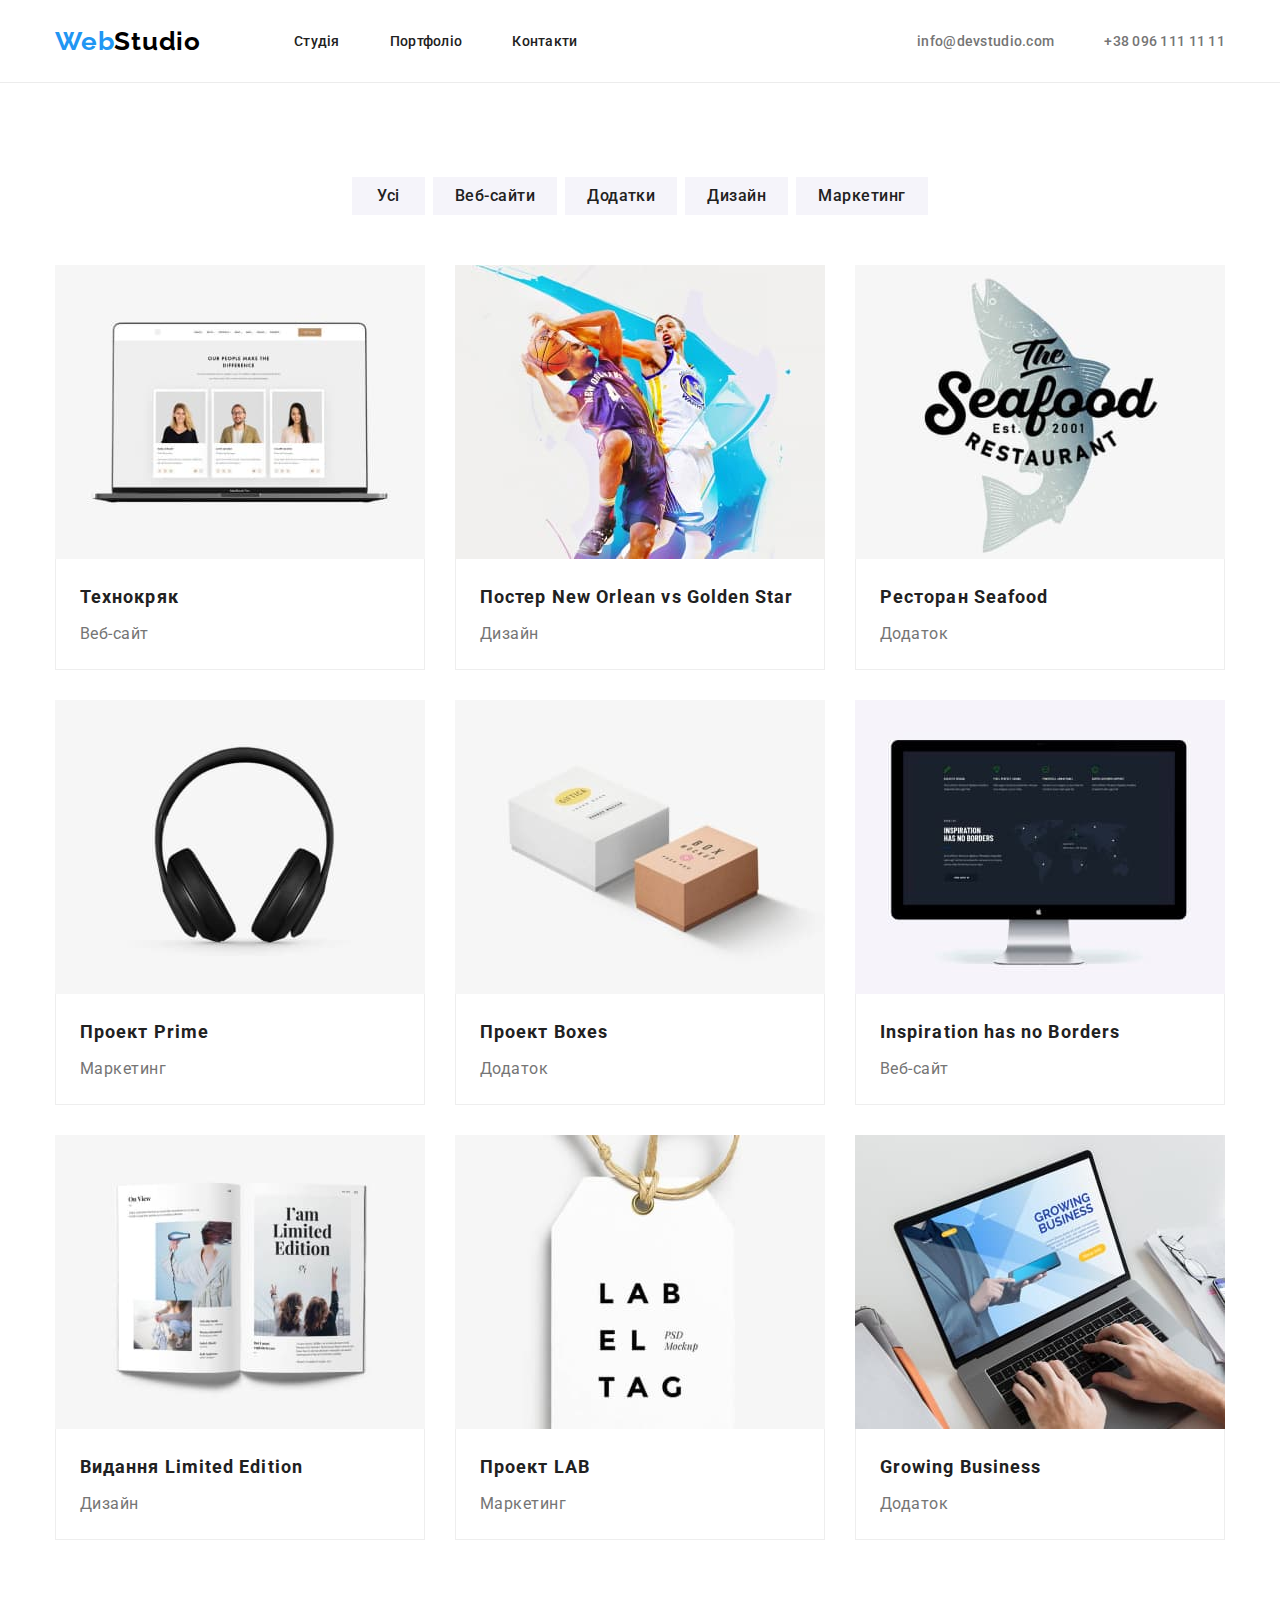
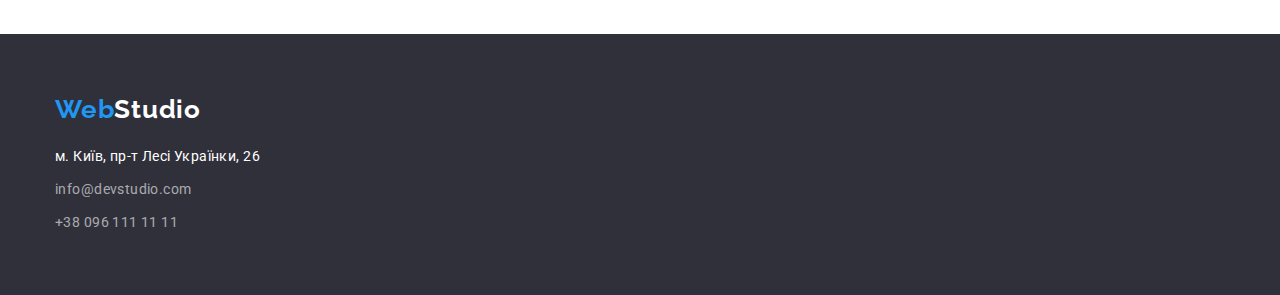
==== portfolio.html @ ecf81061 "Перевірка" ====
<!DOCTYPE html>
<html lang="uk">
<head>
    <meta charset="UTF-8">
    <meta http-equiv="X-UA-Compatible" content="IE=edge">
    <meta name="viewport" content="width=device-width, initial-scale=1.0">
    <title>WebStudio</title>
    <link rel="preconnect" href="https://fonts.googleapis.com">
<link rel="preconnect" href="https://fonts.gstatic.com" crossorigin>
<link href="https://fonts.googleapis.com/css2?family=Raleway:wght@700&family=Roboto:wght@400;500;700;900&display=swap" rel="stylesheet">
<link rel="stylesheet" href="https://cdnjs.cloudflare.com/ajax/libs/modern-normalize/1.1.0/modern-normalize.min.css">
     <link rel="stylesheet" href="./css/style.css" />

</head>
<body class="portf-body">
  <header class="header ">
    
    <div class="header-div container">
    <nav class="header-nav ">
       <a class="second-logo-color link" href="./index.html"><span class="logo-color">Web</span>Studio</a>
       <ul class="header-list"> 
            
            <li class="header-item">
                <a class="header-link link list focus-header" href="./index.html">Студія</a>
            </li>
            <li class="header-item">
                <a class="header-link link list focus-header" href="./portfolio.html">Портфоліо</a>
            </li>
            <li class="header-item">
                <a class="header-link link list focus-header" href="-">Контакти</a>
            </li>
        </ul>
    </nav>
        <ul class="header-contact">
        <li class="contact-item"><a class="contact-link link list contact-clr-change" href="mailto:info@devstudio.com">info@devstudio.com</a></li>
        <li class="contact-item"><a class="contact-link link list contact-clr-change" href="tel:+380961111111">+38 096 111 11 11</a></li>
        </ul>
    </div>
    </header>
<main class="prtf-main-1">
<section class="filter">
<div class="container">
        <h1 class="visually-hidden">portfolio</h1>
        <ul class=" prtf-list">
    <li class="list prtf-btm"><button type="button" class="portfolio-btm1 btm-hover btm-focus">Усі</button></li>
    <li class="list prtf-btm"><button type="button" class="portfolio-btm btm-hover btm-focus">Веб-сайти</button></li>
    <li class="list prtf-btm"><button type="button" class="portfolio-btm btm-hover btm-focus">Додатки</button></li>
    <li class="list prtf-btm"><button type="button" class="portfolio-btm btm-hover btm-focus">Дизайн</button></li>
    <li class="list prtf-btm"><button type="button" class="portfolio-btm btm-hover btm-focus">Маркетинг</button></li>
    </ul>



<ul class="prtf-grid">
    <li class="list  prtf-li">
 <img src="./portfolio-photos-small/imgportf-photo1.jpg" alt="Технокряк" >
 <div class="prtf-card">
    <h2 class="portfolio-title">Технокряк</h2> 
 <p class="portfolio-text">Веб-сайт</p>

</div>
    </li>
    <li class="list prtf-li">
 <img  src="./portfolio-photos-small/imgportf-photo2.jpg" alt="Постер">
  <div class="prtf-card">
    <h2 class="portfolio-title">Постер  <span lang="en">New Orlean vs Golden Star</span></h2>
  <p class="portfolio-text">Дизайн</p>
   
</div>
    </li>
    <li class="list prtf-li">
 <img  src="./portfolio-photos-small/imgportf-photo3.jpg" alt="Ресторан">
  <div class="prtf-card">
    <h2 class="portfolio-title">Ресторан  <span lang="en">Seafood</span></h2>
  <p class="portfolio-text">Додаток</p>
   
</div>
    </li>
    <li class="list prtf-li">
 <img  src="./portfolio-photos-small/imgportf-photo4.jpg" alt="Прайм">
  <div class="prtf-card">
    <h2 class="portfolio-title">Проект <span lang="en">Prime</span></h2>
  <p class="portfolio-text">Маркетинг</p>
   
</div>
    </li>
    <li class="list prtf-li">
 <img  src="./portfolio-photos-small/imgportf-photo5.jpg" alt="Бокси">
  <div class="prtf-card">
    <h2 class="portfolio-title">Проект <span lang="en">Boxes</span></h2>
  <p class="portfolio-text">Додаток</p>
   
</div>
    </li>
    <li class="list prtf-li">
 <img  src="./portfolio-photos-small/imgportf-photo6.jpg" alt="Немає меж">
  <div class="prtf-card">
    <h2 class="portfolio-title" lang="en">Inspiration has no Borders </h2>
  <p class="portfolio-text">Веб-сайт</p>
   
</div>
    </li>
    <li class="list prtf-li">
 <img  src="./portfolio-photos-small/imgportf-photo7.jpg" alt="Видання">
  <div class="prtf-card">
    <h2 class="portfolio-title">Видання <span lang="en">Limited Edition</span></h2>
  <p class="portfolio-text">Дизайн</p>
   
</div>
    </li>
    <li class="list prtf-li">
 <img  src="./portfolio-photos-small/imgportf-photo8.jpg" alt="Маркетинговий проект">
  <div class="prtf-card">
    <h2 class="portfolio-title">Проект <span lang="en">LAB</span></h2>
  <p class="portfolio-text">Маркетинг</p>
   
</div>
    </li>
    <li class="list prtf-li">
 <img  src="./portfolio-photos-small/imgportf-photo9.jpg" alt="Ростучий бізнес">
  <div class="prtf-card">
    <h2 class="portfolio-title" lang="en">Growing Business</h2>
  <p class="portfolio-text">Додаток</p>
   
</div>
    </li>
        </ul>
</div>
</section>
</main>
<footer class="footer ">
  <div class="container">
          <div class="footer-title-div"><a class="footer-logo  link list" href="./index.html"><span class="end-logo-color">Web</span>Studio</a>
          </div>
              <address class="footer-address">
          <ul class="footer-list link list">
         <li class="footer-item"><a class="footer-link link footer-addr-clr address-clr-change" href="https://goo.gl/maps/CPtrU1FHBa2aNyZL9" target="_blank"
           rel="noopener noreferrer nofollow">м. Київ, пр-т Лесі Українки, 26</a></li>
          <li class="footer-item"><a class="footer-link link contact-clr-change" href="mailto:info@devstudio.com">info@devstudio.com</a></li>
          <li class="footer-item"><a class="footer-link link contact-clr-change" href="tel:+380961111111">+38 096 111 11 11</a></li>
      </ul>
  </address>
  </div>
     </footer>




    
</body>
</html>
---- css/style.css ----
:root {
--black-color: #212121 ;
--dark-gray-color:#2F303A ;
--black-000-color: #000000 ;
--blue-color: #2196F3 ;
--dark-blau:#188CE8 ;
--gray-color: #757575 ;
--white-color: #ffffff ;
--team-bg-colore:#F5F4FA ;;
--footer-address-clr: rgba(255, 255, 255, 0.6); 
/*------------portfolio----------------*/
--dark-white:#F5F4FA ;
--portf-btm-txt-clr:#212121 ;
--portf-title: #212121 ;
--portf-text:#757575;
--portf-btm-bg-effct:#2196F3;
--portf-btm-tx-effct: #ffffff ;
 }

h1,
h2,
h3,
h4,
h5,
h6,
p ,
ul,
ol{
	margin: 0;
    padding: 0;
}
.list {
	list-style: none;
	padding-left: 0;
	margin: 0;
}
.link {
	text-decoration: none;
	color: inherit;
}
img {
	display: block;
	max-width: 100%;
	height: auto;
}
address {
	font-style: normal;
	/* or */
	font-style: inherit;
}

.list{
    list-style: none;
}

.link{
    text-decoration: none;
}
html{
 box-sizing: border-box;
}

*,
*::before ,
*::after{
    box-sizing: inherit;
}

body{
    font-family:"Roboto", sans-serif ;
    color: var(--black-color);
    margin: 0;
    display: block;
    align-items: center;
    background-color: var(--white-color);
}

.container{
    width: 1200px;
    margin-left: auto;
    margin-right: auto;
    padding-left: 15px;
    padding-right: 15px;
}

.section{
    padding-top: 94px ;
    padding-bottom: 94px;
}
 /*-------------------- Header-----------------*/
.header-place{
    display: block;
    
}
.header-div{
    display: flex;
    margin-left: auto;
    margin-right: auto;
   
}
.header {
    border-bottom: 1px solid #ECECEC;
    color:var(--white-color);
    display: flex;
    align-items: center;
    
  

  
}


.header-nav{
    display: flex;
    align-items: center;
}

.second-logo-color {
    align-items: center;
    margin-right: 93px;


    font-family: 'Raleway';
font-style: normal;
font-weight: 700;
font-size: 26px;
line-height:calc(31/26);
letter-spacing: 0.03em;
    color:var(--black-000-color) ;
}
.logo-color {
    color: var(--blue-color);
}
.header-list {
    display: flex ;
    align-items: center;
    
}

.header-item {
    padding-top: 32px;
    padding-bottom: 32px;
    margin-right: 50px;
    display: block;
}
.header-item:last-child{
    margin-right: 0;
}
.email-svg{
    width: 16px;
    height: 12px;
    margin-right: 10px;
}
.header-link {
    padding-top: 32px;
    padding-bottom: 32px;
    


font-weight: 500;
font-size: 14px;
line-height: 1.14;
letter-spacing: 0.02em;
color: var(--black-color);
}
.header-link:hover  {
 color: var(--blue-color);
 
}
.focus-header:focus{
    color: var(--blue-color);
}


.header-contact {
    display: flex;
    margin-left: auto;
    align-items: center;
   

}
.telephon-svg{
    width: 10px;
    height: 16px;
    margin-right: 10px;
   
}

.contact-item {
    margin-right: 50px;
   display: block;
   
   
    
}
.contact-item:hover , .contact-item:focus{
    color: var(--blue-color);
}
.contact-item:last-child{
    margin-right: 0;
}
.contact-link {
    padding-top: 32px;
    padding-bottom: 32px;


    font-weight: 500;
font-size: 14px;
line-height: calc(16/14);
letter-spacing: 0.02em;
    color: var(--gray-color);
}

.contact-clr-change:hover , .contact-clr-change:focus{
color: var(--blue-color);
}
    
    
.middle{
  
   
}

.middle-section {
    background-image: url(../background-img/background-image.jpg);
    background-color: var(--dark-gray-color);
    padding-top: 200px;
    padding-bottom: 200px;
    max-width: 1600px;
    max-height: 600px;
    background-position: center;
    background-size: cover;
    background-repeat: no-repeat;
}


.middle-title {
    display: block;
    text-align: center;
    max-width: 696px;
    align-items: center;
    margin: 0 auto;
    margin-bottom: 30px;
    
   
    font-weight: 900;
    font-size: 44px;
    line-height: 1.36;
    text-align: center;
    letter-spacing: 0.06em;
    text-transform: uppercase;
        color: var(--white-color);
      
}

/* .mdl-btm-chg:hover , .mdl-btm-chg:focus{ 
    background-color: #188CE8;
}*/
.botton-div-1{
    padding-bottom: 200px;
}
.middle-button{
    display: inline-block;
    margin: 0 auto;
    padding-top: 10px;
    padding-bottom: 10px;
    padding-left: 32px;
    padding-right: 32px;
   

    font-family:inherit;
    font-weight: 700;
font-size: 16px;
line-height: 1.88;
background-color: var(--blue-color);
color: var(--white-color);
display: flex;
align-items: center;
text-align: center;
border-radius: 4px;
letter-spacing: 0.06em;
border: 0px;


}

.btm-settings:hover , .btm-settings:focus{
    background-color: var(--dark-blau);
    cursor: pointer;

}
.middle-advant {
    padding-bottom: 0;
   
}
.middle-list {
    display: flex;
    margin: 0, auto;
    
}
.middle-item {
    width: 270px;
    margin-right: 30px; 
    
   
}

.middle-item:last-child{
    margin: 0;
}
.middle-svg{
    width: 270px;
    height: 120px;
    margin-bottom: 30px;
    background-color: #F5F4FA;
    border-radius: 4px;
    
}

.advant-title {
font-weight: 700;
font-size: 14px;
line-height: calc(16/14);
letter-spacing: 0.03em;
text-transform: uppercase;
color: var(--black-color);
margin-bottom: 10px;
}
.middle-text {
    font-weight: 400;
font-size: 14px;
line-height: 1.71;
letter-spacing: 0.03em;
color: var(--gray-color);
}
.function {
    background-color: var(--white-color);
    
}

.function-title {
    margin-bottom: 50px;
    
font-weight: 700;
font-size: 36px;
line-height: calc(42/36);
text-align: center;
letter-spacing: 0.03em;
}


.function-list {
    display: flex;
    padding: 0;
}
.function-item {
    margin-right: 30px;
   
}
.function-item:last-child{
    margin: 0;
}

.team-section {
    background-color: var(--team-bg-colore);
}

.team-title {
margin-bottom: 50px;


color: var(--black-color);
font-weight: 700;
font-size: 36px;
line-height: calc(42/36);
text-align: center;
letter-spacing: 0.03em;
}
.team-list {
    display: flex;
    padding: 0;
}
.team-item {
    border-radius: 0px 0px 4px 4px;
    box-shadow: 0px 1px 3px rgba(0, 0, 0, 0.12), 0px 1px 1px rgba(0, 0, 0, 0.14), 0px 2px 1px rgba(0, 0, 0, 0.2);
    background-color: var(--white-color);
    width: 270px;
    margin-right: 30px;
}
.team-item:last-child{
margin: 0;
}
.team-div{
   
 padding-bottom: 30px;
 padding-top: 30px;
}
.team-name {
margin-bottom: 10px;

color: var(--black-color);
font-weight: 500;
font-size: 16px;
line-height: calc(19/16);
text-align: center;
letter-spacing: 0.03em;
}
.team-text {
color: var(--gray-color);
font-weight: 400;
font-size: 16px;
line-height: calc(19/16);
text-align: center;
letter-spacing: 0.03em;
}

.partner {
    padding-top: 94px;
    padding-bottom: 94px;
    background-color: var(--white-color);
   
}
.partner-title {
   margin-left: auto;
   margin-right: auto;

   font-weight: 700;
font-size: 36px;
line-height: calc(42/36);
text-align: center;
letter-spacing: 0.03em;
}
.partner-list {
    display: flex;
    margin-left: auto;
    margin-right: auto;
}
.partner-item {
    margin-right: 30px;
    border: 1px solid #AFB1B8;
border-radius: 4px;
width: 170px;
height: 92px;



}
.partner-item:last-child{
    margin-right: 0;
}

.partner-link{
    color:#AFB1B8 ;
    width: 170px;
    height: 92px;
    
   
}
.partner-link:hover,.partner-link:focus {
    color: var(--blue-color);
}
.partner-svg{
fill:currentColor;
object-fit: contain;

/* width: 40px; */
/* height: 40px; */

}
/* --------stile for every icon----------- */
 .icon-ya-co{
    width: 41px;
    height: 46.7px;
   object-position: 50% 50%;
    
}
.icon-list-cor{
     width: 40px;
    height: 52px;
    
}
.icon-ship-cor{
     width: 43.46px;
    height: 41.18px;
    
}
.icon-foster{
     width: 84.44px;
    height: 40.62px;
    
}
.icon-plant-cor{
     width: 62.54px;
    height: 45.43px;
    
}
.icon-teg-line{
     width: 93.79px;
    height: 43.93px;
    
}

/* ----------------end------------------ */

.footer {
    padding-top:60px; 
    padding-bottom: 60px;
    margin: 0 , auto;
    background-color: var(--dark-gray-color);
    
}
.footer-title-div{
    margin-bottom: 20px;
    
}
.footer-logo {
color: var(--white-color);
font-weight: 700;
font-size: 26px;
line-height: calc(31/26);
letter-spacing: 0.03em;
font-family: 'Raleway';
font-style: normal;


}
.end-logo-color {
    color: var(--blue-color);
}
.footer-address {
}
.footer-list {
}
.footer-item {
    font-style: normal;
    margin-bottom: 9px;

}
.footer-item:last-child{
   margin-bottom: 0;
}

.footer-link {
 color: var(--footer-address-clr);
 font-family: 'Roboto';
font-style: normal;
font-weight: 400;
font-size: 14px;
line-height: 1.71;
letter-spacing: 0.03em;
}
.footer-addr-clr{
    color:var(--white-color) ;
}
.address-clr-change:hover,.address-clr-change:focus{
    color: var(--blue-color)
}


/* -----------portfolio-------------*/

.portf-body{
    background-color:var(--white-color) ;
    font-family:"Roboto", sans-serif ;
    color: var(--black-color);

}

.prtf-header{
    background-color: var(--white-color);
 }
.visually-hidden {
    position: absolute;
    white-space: nowrap;
    width: 1px;
    height: 1px;
    overflow: hidden;
    border: 0;
    padding: 0;
    clip: rect(0 0 0 0);
    clip-path: inset(50%);
    margin: -1px;
} 
.prtf-list{
    display: flex;
    justify-content: center;
    margin-bottom: 50px;
}
.prtf-btm{
    margin-right: 8px;
   
}



.prtf-btm:last-child{
    margin: 0;
}
.filter{
    padding-top: 94px;
    background-color: var(--white-color);
    padding-bottom: 94px;
}
.portfolio-btm1{
    padding-left: 25px;
    padding-right: 25px;
    padding-top: 6px;
    padding-bottom: 6px;

    font-family:inherit;
    background-color: var(--dark-white);
  color: var(--black-color);
  border: 0px;
  font-weight: 500;
font-size: 16px;
line-height: 1.62;
text-align: center;
letter-spacing: 0.03em;
cursor: pointer;
    }
.portfolio-btm{
    padding-top: 6px;
    padding-left: 22px;
    padding-right: 22px;
    padding-bottom: 6px;


    font-family:inherit;
    background-color: var(--dark-white);
  color: var(--black-color);
  border: 0px;
  font-weight: 500;
font-size: 16px;
line-height: 1.62;
text-align: center;
letter-spacing: 0.03em;
cursor: pointer;

}


.btm-hover:hover {
    background-color: var(--blue-color);
    color:var(--white-color);
 }

 .btm-focus:focus{
    background-color:var(--blue-color) ;
    color:var(--white-color);
 }




 .prtf-grid{
    margin-top: 50px;
    padding: 0;
    display: flex;
    flex-wrap: wrap;
     gap: 30px;
     margin: 0;
    
     }
  
 /* } 
 .prtf-grid:nth-child(3n){
    column-gap: 0;
 }*/
.prtf-li{
    flex-basis: calc((100% - 60px) / 3);
}
.prtf-card{
    padding: 20px 24px;
   margin: 0;
    border: 1px solid #EEEEEE;
    border-top: none;
   
}

.portfolio-images{
    
}
 .portfolio-title{
    margin-bottom:4px ;

    font-weight: 700;
font-size: 18px;
line-height: 2;
letter-spacing: 0.06em;
color: var(--black-color);



 }

 .portfolio-text{

    font-weight: 400;
font-size: 16px;
line-height: 1.88;
letter-spacing: 0.03em;
color: var(--gray-color);
margin: 0;

 }
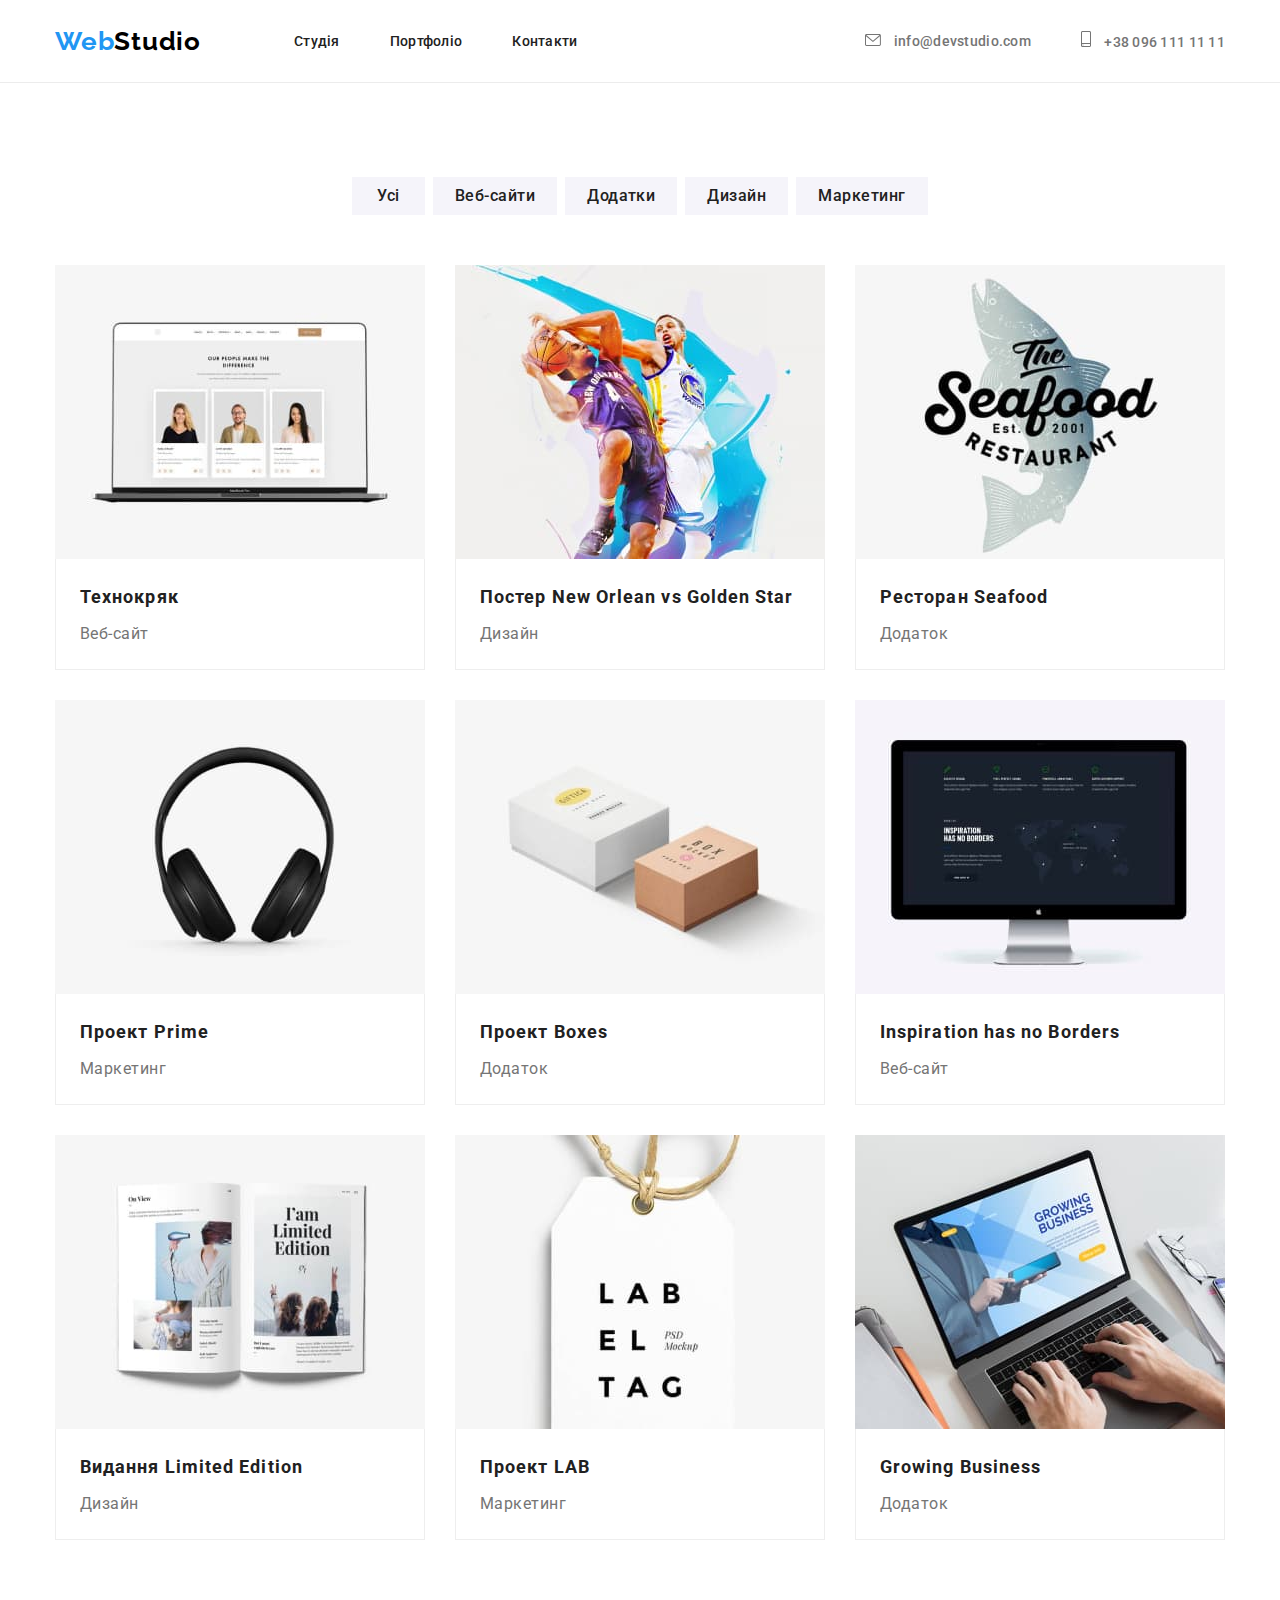
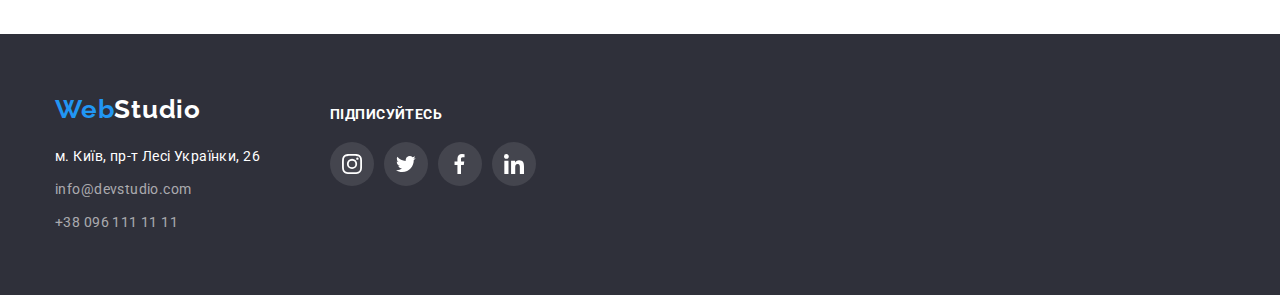
==== commit 8c733505: "Зробив 4 дз" ====
--- a/portfolio.html
+++ b/portfolio.html
@@ -32,8 +32,21 @@
         </ul>
     </nav>
         <ul class="header-contact">
-        <li class="contact-item"><a class="contact-link link list contact-clr-change" href="mailto:info@devstudio.com">info@devstudio.com</a></li>
-        <li class="contact-item"><a class="contact-link link list contact-clr-change" href="tel:+380961111111">+38 096 111 11 11</a></li>
+        <li class="contact-item">
+            
+            <a class="contact-link link list contact-clr-change" href="mailto:info@devstudio.com">
+                <svg class="email-svg">
+                    <use href="./images/symbol-defs.svg#icon-email"></use>
+                </svg>
+                info@devstudio.com</a></li>
+        <li class="contact-item">
+        
+        
+        <a class="contact-link link list contact-clr-change" href="tel:+380961111111">
+            <svg class="telephon-svg">
+                <use href="./images/symbol-defs.svg#icon-smartphon"></use>
+            </svg>
+            +38 096 111 11 11</a></li>
         </ul>
     </div>
     </header>
@@ -63,7 +76,7 @@
     <li class="list prtf-li">
  <img  src="./portfolio-photos-small/imgportf-photo2.jpg" alt="Постер">
   <div class="prtf-card">
-    <h2 class="portfolio-title">Постер  <span lang="en">New Orlean vs Golden Star</span></h2>
+    <h2 class="portfolio-title">Постер  <span  lang="en">New Orlean vs Golden Star</span></h2>
   <p class="portfolio-text">Дизайн</p>
    
 </div>
@@ -129,8 +142,9 @@
 </section>
 </main>
 <footer class="footer ">
-  <div class="container">
-          <div class="footer-title-div"><a class="footer-logo  link list" href="./index.html"><span class="end-logo-color">Web</span>Studio</a>
+  <div class="container foooter-div">
+      <div class="address-div">
+         <div class="footer-title-div"><a class="footer-logo  link list" href="./index.html"><span class="end-logo-color">Web</span>Studio</a>
           </div>
               <address class="footer-address">
           <ul class="footer-list link list">
@@ -139,7 +153,43 @@
           <li class="footer-item"><a class="footer-link link contact-clr-change" href="mailto:info@devstudio.com">info@devstudio.com</a></li>
           <li class="footer-item"><a class="footer-link link contact-clr-change" href="tel:+380961111111">+38 096 111 11 11</a></li>
       </ul>
+ 
   </address>
+</div> 
+  <div class="social-networks-footer">
+      <h2 class="social-title">Підписуйтесь</h2>
+      <ul class="social-list">
+
+          <li class="social-item list">
+              <a class="social-link" href="">
+                  <svg class="social-svg icon-instagram">
+                      <use href="./images/symbol-def.svg#icon-instagram"></use>
+                  </svg>
+              </a>
+          </li>
+          <li class="social-item list">
+              <a class="social-link" href="">
+                  <svg class="social-svg icon-twitter">
+                      <use href="./images/symbol-defs.svg#icon-twitter"></use>
+                  </svg>
+              </a>
+          </li>
+          <li class="social-item list">
+              <a class="social-link" href="">
+                  <svg class="social-svg icon-facebook">
+                      <use href="./images/symbol-defs.svg#icon-facebook"></use>
+                  </svg>
+              </a>
+          </li>
+          <li class="social-item list">
+              <a class="social-link" href="">
+                  <svg class="social-svg icon-linkedin">
+                      <use href="./images/symbol-defs.svg#icon-linkedin"></use>
+                  </svg>
+              </a>
+          </li>
+      </ul>
+  </div>
   </div>
      </footer>
 
--- a/css/style.css
+++ b/css/style.css
@@ -151,6 +151,7 @@
     width: 16px;
     height: 12px;
     margin-right: 10px;
+    fill: currentColor;
 }
 .header-link {
     padding-top: 32px;
@@ -184,6 +185,7 @@
     width: 10px;
     height: 16px;
     margin-right: 10px;
+    fill: currentColor;
    
 }
 
@@ -309,14 +311,37 @@
 .middle-item:last-child{
     margin: 0;
 }
-.middle-svg{
+.middle-svg-div{
     width: 270px;
     height: 120px;
-    margin-bottom: 30px;
     background-color: #F5F4FA;
     border-radius: 4px;
-    
-}
+    margin-bottom: 30px;
+   
+    display: flex;
+    justify-content: center;
+    align-items: center;
+    
+}
+.middle-svg1{
+    width: 70px;
+    height: 70px;
+       
+}
+.middle-svg2{
+    width:70px;
+    height: 70px;
+
+}
+.middle-svg3{
+    width: 70px;
+    height: 70px;
+}
+.middle-svg4{
+    width: 70px;
+    height: 70px;
+}
+
 
 .advant-title {
 font-weight: 700;
@@ -414,6 +439,40 @@
 text-align: center;
 letter-spacing: 0.03em;
 }
+.team-social-div{
+    margin-top: 16px;
+    display: flex;
+    justify-content: center;
+}
+.social-team-list{
+    display: flex;
+}
+
+.team-social-item {
+    margin-right: 10px;
+   
+}
+.team-social-item:last-child{
+    margin-right: 0;
+}
+.social-team-link{
+    width: 44px;
+    height: 44px;
+    display: flex;
+    justify-content: center;
+    align-items: center;
+    color: #AFB1B8;
+    border-radius: 50%;
+}
+.social-team-link:hover , .social-team-link:focus {
+    background-color: var(--blue-color);
+    color: var(--white-color);
+ }
+.social-team-svg {
+    width: 100%;
+    height: 100%;
+    fill: currentColor;
+}
 
 .partner {
     padding-top: 94px;
@@ -424,6 +483,7 @@
 .partner-title {
    margin-left: auto;
    margin-right: auto;
+   margin-bottom: 50px;
 
    font-weight: 700;
 font-size: 36px;
@@ -438,34 +498,37 @@
 }
 .partner-item {
     margin-right: 30px;
-    border: 1px solid #AFB1B8;
-border-radius: 4px;
+   
 width: 170px;
 height: 92px;
 
-
-
-}
+}
+
 .partner-item:last-child{
     margin-right: 0;
 }
 
 .partner-link{
     color:#AFB1B8 ;
-    width: 170px;
-    height: 92px;
-    
+    width: 100%;
+    height: 100%;
+    border: 1px solid #AFB1B8;
+    border-radius: 4px;
+    display: flex;
+    justify-content: center;
+    align-items: center;
    
 }
 .partner-link:hover,.partner-link:focus {
     color: var(--blue-color);
+    border-color: var(--blue-color);
+    
 }
 .partner-svg{
 fill:currentColor;
 object-fit: contain;
 
-/* width: 40px; */
-/* height: 40px; */
+
 
 }
 /* --------stile for every icon----------- */
@@ -509,6 +572,13 @@
     margin: 0 , auto;
     background-color: var(--dark-gray-color);
     
+}
+.foooter-div{
+    display: flex;
+
+}
+.address-div{
+
 }
 .footer-title-div{
     margin-bottom: 20px;
@@ -557,7 +627,69 @@
     color: var(--blue-color)
 }
 
-
+.social-networks-footer{
+    margin-left: 70px;
+}
+.social-title{
+    margin-top: 12px;
+    font-weight: 700;
+font-size: 14px;
+line-height: 16px;
+letter-spacing: 0.03em;
+text-transform: uppercase;
+
+color: #FFFFFF;
+}
+.social-list{
+    display: flex;
+    margin-top: 20px;
+}
+.social-item {
+    width: 44px;
+    height: 44px;
+    
+    margin-right: 10px;
+    
+}
+.social-item:last-child{
+    margin-right: 0;
+}
+.social-link {
+    width: 100%;
+    height: 100%;
+    display: flex;
+    justify-content: center;
+    align-items: center;
+    background: rgba(255, 255, 255, 0.1);
+    border-radius: 50%; 
+    fill: #FFFFFF;
+}
+.social-link:hover , .social-link:focus{
+    background-color: var(--blue-color);
+}
+.social-svg {
+    
+    object-fit: contain;
+    width:100%;
+    height: 100%;
+    
+}
+.icon-instagram{
+    width: 20px; ;
+    height: 20px; ;
+}
+.icon-twitter{
+    width:20px ;
+    height: 20px;
+}
+.icon-facebook{
+    width: 20px; ;
+    height: 20px; ;
+}
+.icon-linkedin{
+    width: 20px;
+    height:20px;
+}
 /* -----------portfolio-------------*/
 
 .portf-body{
@@ -670,6 +802,9 @@
 .prtf-li{
     flex-basis: calc((100% - 60px) / 3);
 }
+.prtf-li:hover , .prtf-li:focus{
+    box-shadow: 0px 1px 1px rgba(0, 0, 0, 0.12), 0px 4px 4px rgba(0, 0, 0, 0.06), 1px 4px 6px rgba(0, 0, 0, 0.16);
+}
 .prtf-card{
     padding: 20px 24px;
    margin: 0;
@@ -689,10 +824,9 @@
 line-height: 2;
 letter-spacing: 0.06em;
 color: var(--black-color);
-
-
-
  }
+
+
 
  .portfolio-text{
 
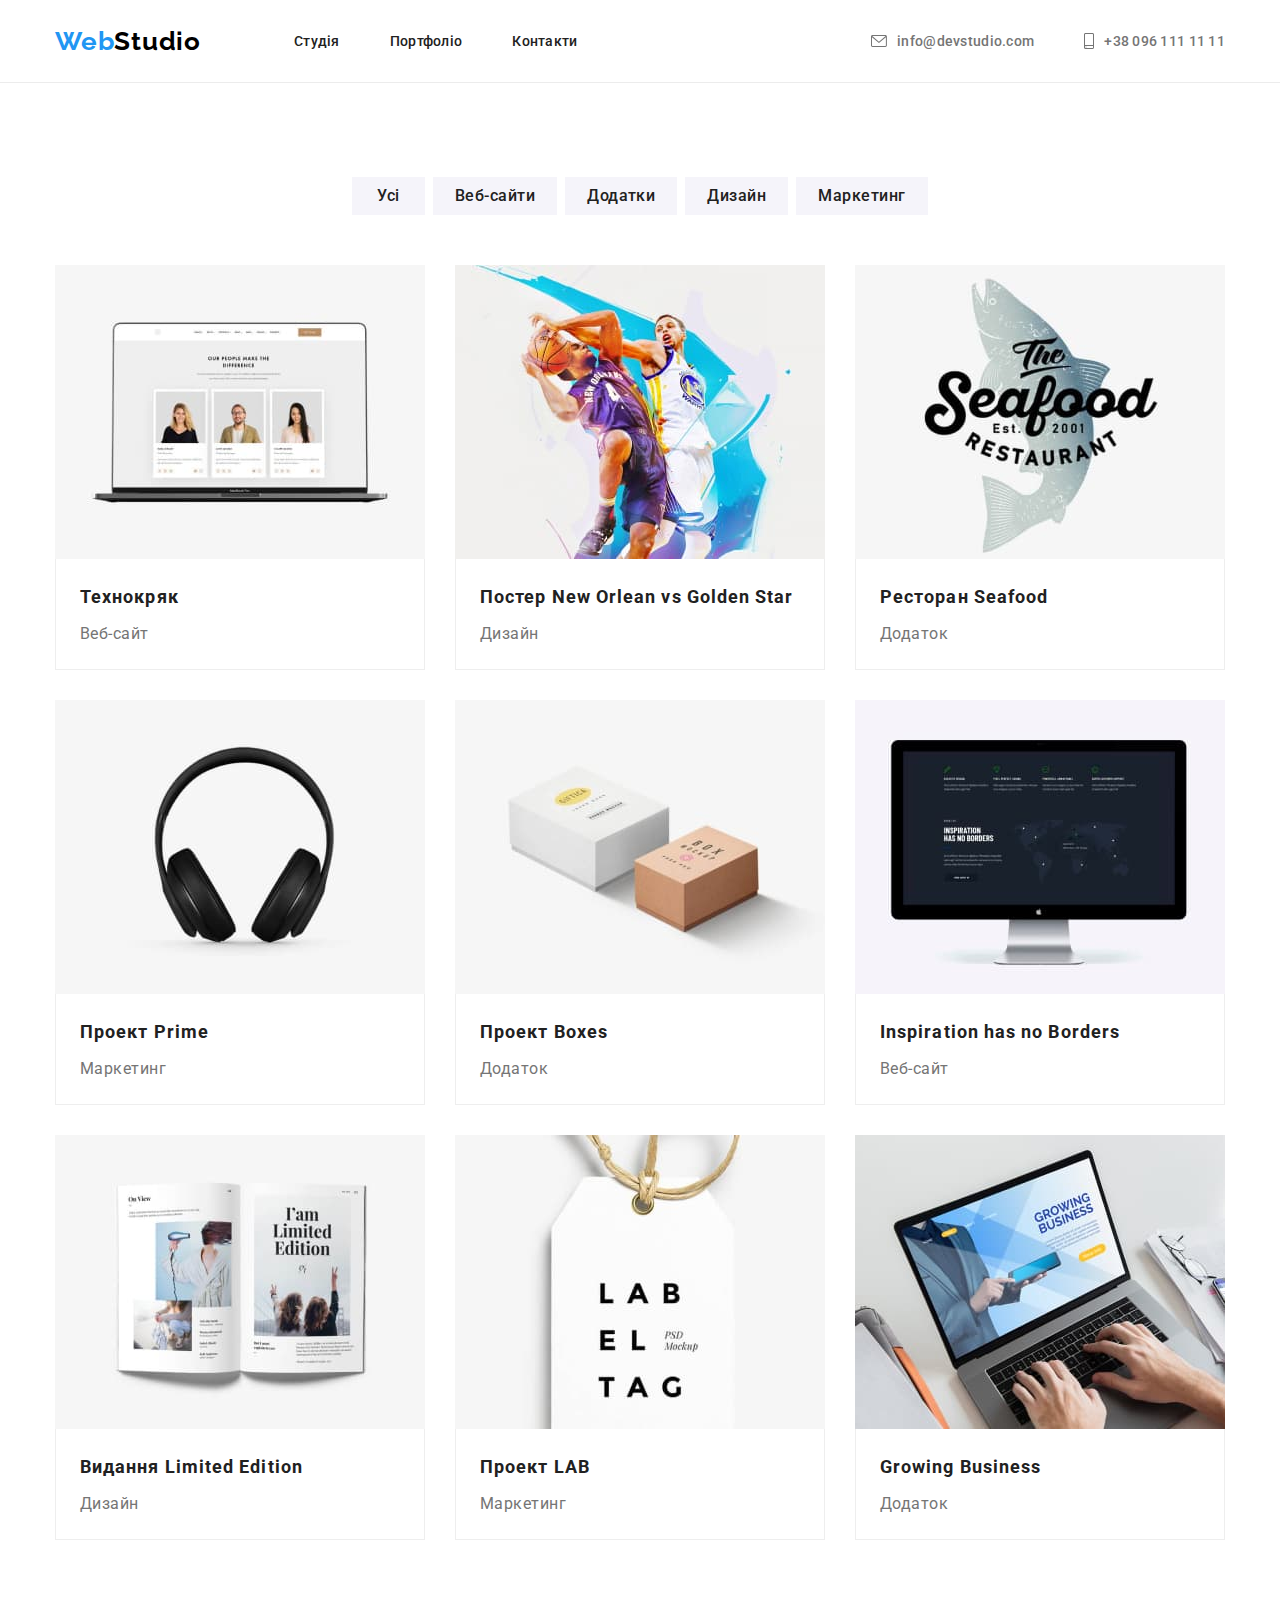
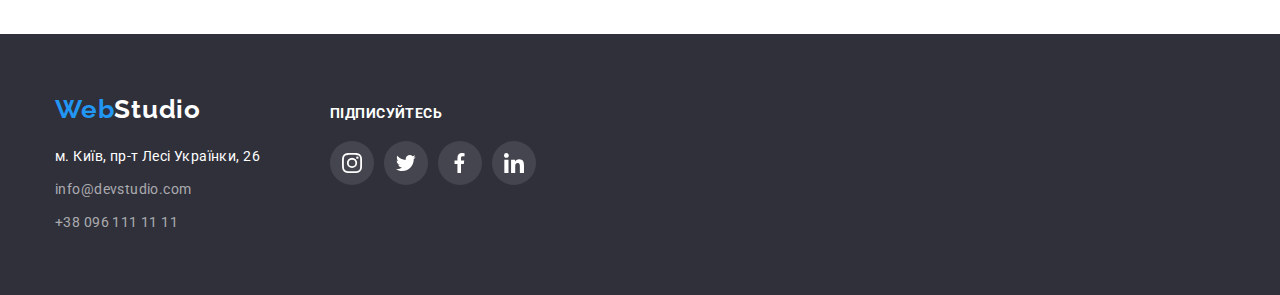
==== commit dc30daa5: "Доробив" ====
--- a/portfolio.html
+++ b/portfolio.html
@@ -144,8 +144,8 @@
 <footer class="footer ">
   <div class="container foooter-div">
       <div class="address-div">
-         <div class="footer-title-div"><a class="footer-logo  link list" href="./index.html"><span class="end-logo-color">Web</span>Studio</a>
-          </div>
+        <a class="footer-logo  link list" href="./index.html"><span class="end-logo-color">Web</span>Studio</a>
+          
               <address class="footer-address">
           <ul class="footer-list link list">
          <li class="footer-item"><a class="footer-link link footer-addr-clr address-clr-change" href="https://goo.gl/maps/CPtrU1FHBa2aNyZL9" target="_blank"
--- a/css/style.css
+++ b/css/style.css
@@ -212,6 +212,8 @@
 line-height: calc(16/14);
 letter-spacing: 0.02em;
     color: var(--gray-color);
+    display: flex;
+    align-items: center;
 }
 
 .contact-clr-change:hover , .contact-clr-change:focus{
@@ -234,6 +236,7 @@
     background-position: center;
     background-size: cover;
     background-repeat: no-repeat;
+    margin: 0 auto;
 }
 
 
@@ -439,13 +442,12 @@
 text-align: center;
 letter-spacing: 0.03em;
 }
-.team-social-div{
+
+.social-team-list{
+    display: flex;
     margin-top: 16px;
-    display: flex;
+   
     justify-content: center;
-}
-.social-team-list{
-    display: flex;
 }
 
 .team-social-item {
@@ -493,8 +495,7 @@
 }
 .partner-list {
     display: flex;
-    margin-left: auto;
-    margin-right: auto;
+    
 }
 .partner-item {
     margin-right: 30px;
@@ -575,15 +576,13 @@
 }
 .foooter-div{
     display: flex;
+    align-items: baseline;
 
 }
 .address-div{
 
 }
-.footer-title-div{
-    margin-bottom: 20px;
-    
-}
+
 .footer-logo {
 color: var(--white-color);
 font-weight: 700;
@@ -592,6 +591,8 @@
 letter-spacing: 0.03em;
 font-family: 'Raleway';
 font-style: normal;
+display: block;
+margin-bottom: 20px;
 
 
 }
@@ -631,7 +632,7 @@
     margin-left: 70px;
 }
 .social-title{
-    margin-top: 12px;
+    
     font-weight: 700;
 font-size: 14px;
 line-height: 16px;
